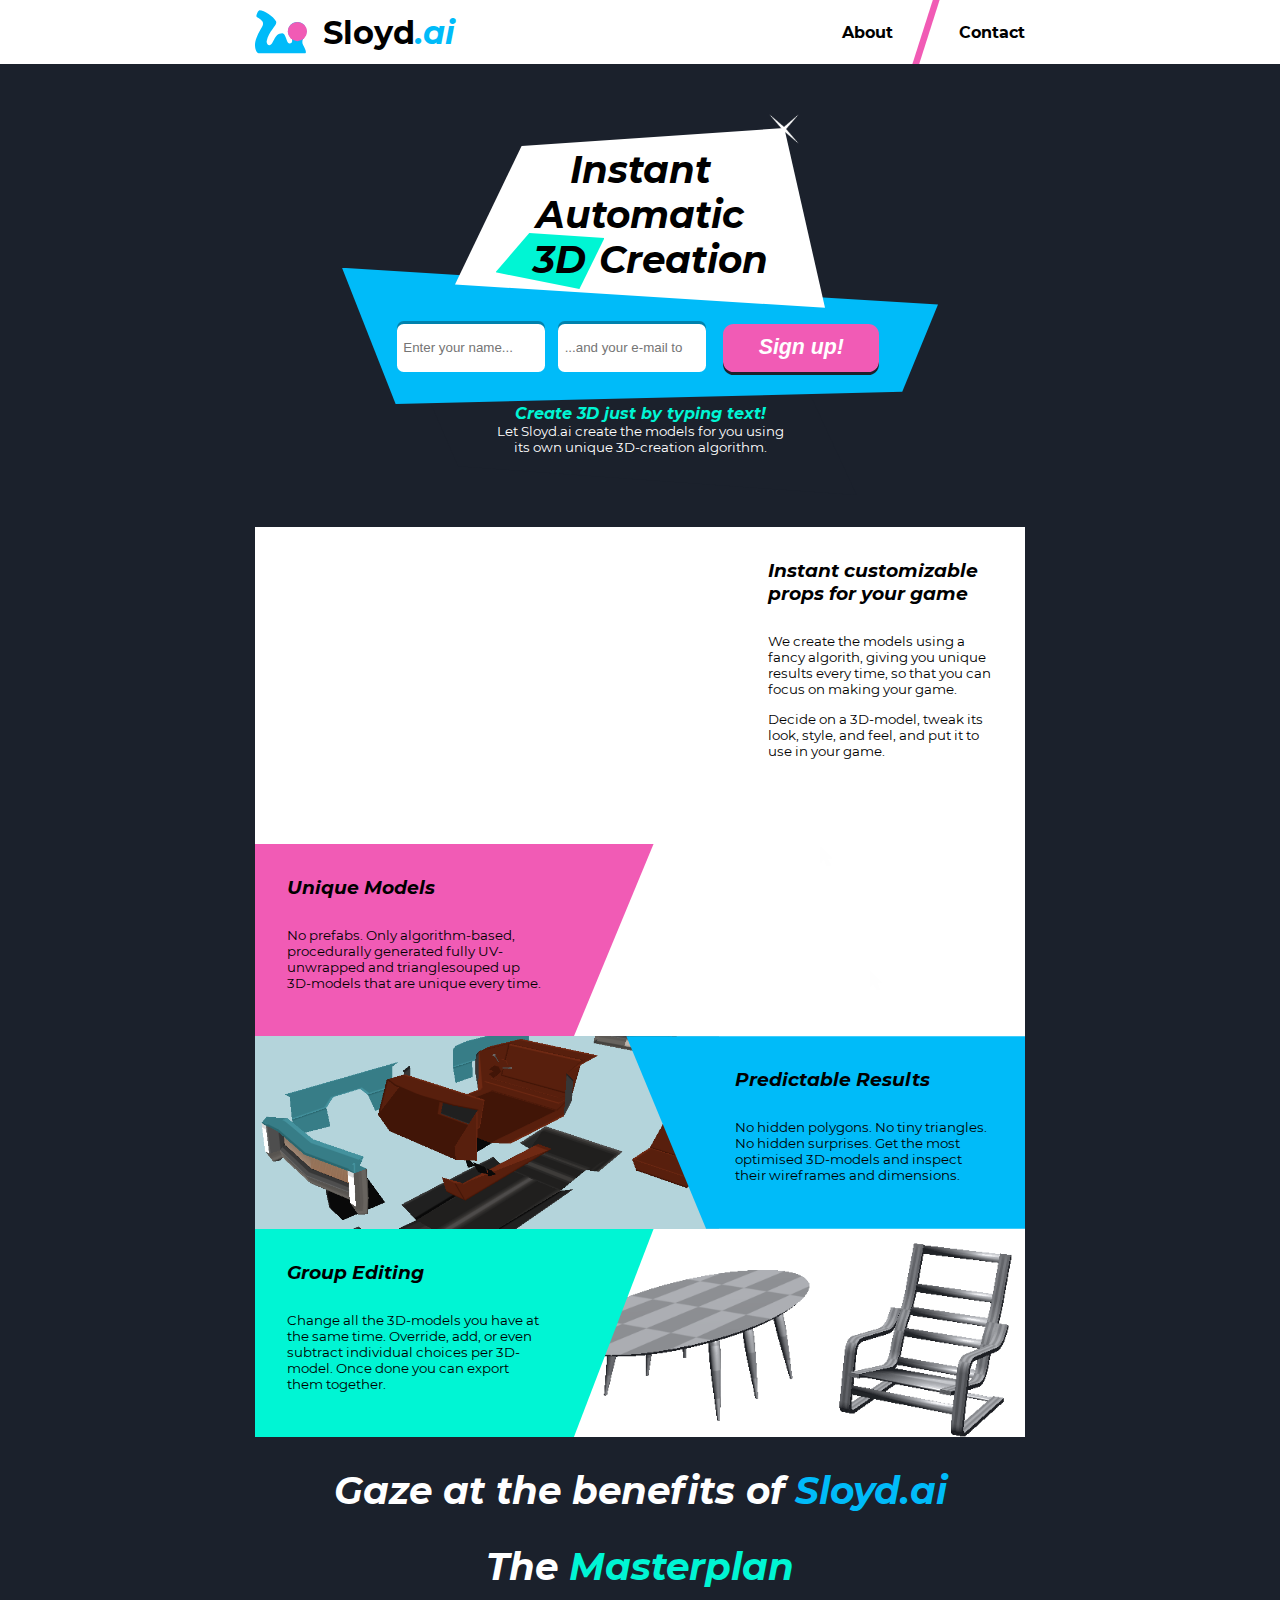
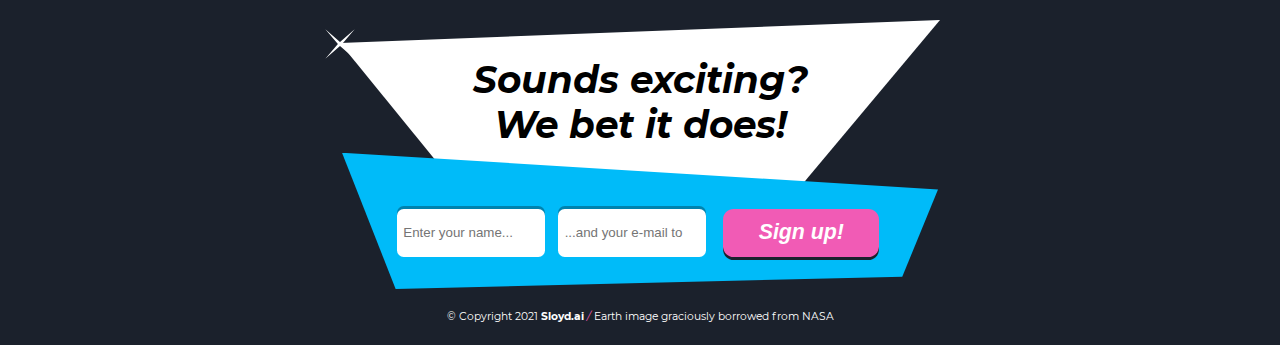
==== index.html @ 1741f173 "Add assets" ====
<!DOCTYPE html>
<html lang="en">
	<head>
		<meta charset="utf-8" />
		<meta name="viewport" content="width=device-width, initial-scale=1">
		<meta name="keywords" content="3D, modeling, game dev, automation, ai" />
		<meta name="description" content="Create 3D just by typing text!" />

		<title>Sloyd.ai</title>

		<link rel="stylesheet" href="fonts/Montserrat.css" />
		<link rel="stylesheet" href="style.css" />
	</head>
	<body>
		<header>
			<div class="container">
				<a id="home-link" href="/">
					<svg id="logo" viewBox="0 0 1024 1024" version="1.1" xmlns="http://www.w3.org/2000/svg" xmlns:xlink="http://www.w3.org/1999/xlink" xml:space="preserve" xmlns:serif="http://www.serif.com/" style="fill-rule:evenodd;clip-rule:evenodd;stroke-linejoin:round;stroke-miterlimit:2;">
					    <g id="Logoe" transform="matrix(0.995766,0,0,2.66834,-3126.15,-1605.08)">
					        <g transform="matrix(1.00425,0,0,0.374765,3139.45,608.647)">
					            <path d="M539.008,519.471C607.175,519.471 620.938,721.094 675.509,721.094L678.449,721.094C695.781,721.094 711.627,713.097 723.882,700.842C736.138,688.587 731.94,631.074 722.596,623.87C679.202,590.616 651.212,538.268 651.212,479.435C651.212,379.034 732.725,297.522 833.125,297.522C933.526,297.522 1015.04,379.034 1015.04,479.435C1015.04,531.237 993.339,578.012 958.538,611.158C946.712,622.38 913.275,685.105 947.282,747.068C981.288,809.032 1032.99,909.283 980.189,909.283L71.32,909.283C15.939,909.283 -35.413,749.314 32.289,599.122C124.065,395.526 158.55,389.746 158.55,322.995C158.55,264.879 74.141,226.259 32.289,191.962C12.65,175.868 62.657,63.717 88.048,63.717C181.862,63.717 365.425,189.161 413.088,281.874C452.821,359.162 276.534,451.05 230.961,669.14C223.383,705.404 247.947,752.027 284.995,752.027C373.462,752.027 366.062,519.471 539.008,519.471Z" style="fill:rgb(0,187,249);"/>
					        </g>
					        <g transform="matrix(1.09677,0,0,0.409292,-1153.35,-74.0256)">
					            <circle cx="4678.05" cy="2111.4" r="173.587" style="fill:rgb(241,91,181);"/>
					        </g>
					    </g>
					</svg>
					<h1>Sloyd<em>.ai</em></h1>
				</a>
				<nav>
					<a href="/about">About</a>
					<span></span>
					<a href="/contact">Contact</a>
				</nav>
			</div>
		</header>

		<main>
			<section id="splash">
				<h2>Instant<br>Automatic<br><em>3D</em> Creation</h2>
				<div class="signup-form">
					<!-- Mailchimp Signup Form -->
					<form action="https://studio.us1.list-manage.com/subscribe/post?u=a2e4554afe9de898facb0e1c1&amp;id=a6f85df3d1" method="post" id="mc-embedded-subscribe-form" name="mc-embedded-subscribe-form" class="validate" target="_blank" novalidate>
						<div class="form-content">
							<label class="sr-only" for="mce-MMERGE7">Full Name </label>
							<input type="text" value="" name="MMERGE7" class="required" id="mce-MMERGE7" placeholder="Enter your name...">
							<label class="sr-only" for="mce-EMAIL">Email Address </label>
							<input type="email" value="" name="EMAIL" class="required email" id="mce-EMAIL" placeholder="...and your e-mail to">
							<div style="position: absolute; left: -5000px;" aria-hidden="true"><input type="text" name="b_a2e4554afe9de898facb0e1c1_a6f85df3d1" tabindex="-1" value=""></div>
							<input type="submit" value="Sign up!" name="subscribe" id="mc-embedded-subscribe" class="button">
						</div>
					</form>
					<!--End Mailchimp Signup Form -->
				</div>
				<div class="description">
					<em>Create 3D just by typing text!</em>
					Let Sloyd.ai create the models for you using its own unique 3D-creation algorithm.
				</div>
			</section>

			<section>
				<div id="promo">
					<div class="video">
						<div class="video-container">
							<iframe src="https://player.vimeo.com/video/530743298" frameborder="0" allow="autoplay; fullscreen; picture-in-picture" allowfullscreen></iframe>
						</div>
						<div class="text">
							<h3>Instant customizable props for your game</h3>
							<p>We create the models using a fancy algorith, giving you unique results every time, so that you can focus on making your game.</p>
							<p>Decide on a 3D-model, tweak its look, style, and feel, and put it to use in your game.</p>
						</div>
					</div>

					<div class="promo red">
						<div class="text">
							<h3>Unique Models</h3>
							<p>No prefabs. Only algorithm-based, procedurally generated fully UV-unwrapped and trianglesouped up 3D-models that are unique every time.</p>
						</div>
						<div class="image unique-models"></div>
					</div>

					<div class="promo blue">
						<div class="image predictable-results"></div>
						<div class="text">
							<h3>Predictable Results</h3>
							<p>No hidden polygons. No tiny triangles. No hidden surprises. Get the most optimised 3D-models and inspect their wireframes and dimensions.</p>
						</div>
					</div>

					<div class="promo green">
						<div class="text">
							<h3>Group Editing</h3>
							<p>Change all the 3D-models you have at the same time. Override, add, or even subtract individual choices per 3D-model. Once done you can export them together.</p>
						</div>
						<div class="image group-editing"></div>
					</div>
				</div>
			</section>

			<h2 class="container">Gaze at the benefits of <a href="https://sloyd.ai/">Sloyd.ai</a></h2>

			<section id="features">
			</section>

			<h2 class="container">The <em>Masterplan</em></h2>

			<section id="plan">
			</section>

			<section id="signup">
				<h2>Sounds exciting?<br>We bet it does!</h2>
				<div class="signup-form">
					<!-- Mailchimp Signup Form -->
					<form action="https://studio.us1.list-manage.com/subscribe/post?u=a2e4554afe9de898facb0e1c1&amp;id=a6f85df3d1" method="post" id="mc-embedded-subscribe-form" name="mc-embedded-subscribe-form" class="validate" target="_blank" novalidate>
						<div class="form-content">
							<label class="sr-only" for="mce-MMERGE7">Full Name </label>
							<input type="text" value="" name="MMERGE7" class="required" id="mce-MMERGE7" placeholder="Enter your name...">
							<label class="sr-only" for="mce-EMAIL">Email Address </label>
							<input type="email" value="" name="EMAIL" class="required email" id="mce-EMAIL" placeholder="...and your e-mail to">
							<div style="position: absolute; left: -5000px;" aria-hidden="true"><input type="text" name="b_a2e4554afe9de898facb0e1c1_a6f85df3d1" tabindex="-1" value=""></div>
							<input type="submit" value="Sign up!" name="subscribe" id="mc-embedded-subscribe" class="button">
						</div>
					</form>
					<!--End Mailchimp Signup Form -->
				</div>
			</section>

		</main>

		<footer>
			&copy; Copyright 2021 <a href="https://sloyd.ai/">Sloyd.ai</a>
			<em>/</em>
			Earth image graciously borrowed from NASA
		</footer>
	</body>
</html>
---- fonts/Montserrat.css ----
@font-face {
	font-family: "Montserrat";
	src: url("./Montserrat/Montserrat-Regular.ttf") format("truetype");
}

@font-face {
	font-family: "Montserrat";
	font-style: italic;
	src: url("./Montserrat/Montserrat-Italic.ttf") format("truetype");
}

@font-face {
	font-family: "Montserrat";
	font-weight: bold;
	src: url("./Montserrat/Montserrat-Bold.ttf") format("truetype");
}

@font-face {
	font-family: "Montserrat";
	font-style: italic;
	font-weight: bold;
	src: url("./Montserrat/Montserrat-BoldItalic.ttf") format("truetype");
}
---- style.css ----
:root {
	--color-blue: #00bbf9;
	--color-cyan: #00f5d4;
	--color-grey: #1b212c;
	--color-magenta: #f15bb5;
}

a {
	color: inherit;
	text-decoration: none;
}

a:hover {
	text-decoration: underline;
}

body {
	background: var(--color-grey);
	color: black;
	font-family: "Montserrat", sans-serif;
	margin: 0;
	padding: 0;
}

footer {
	color: white;
	font-size: 8pt;
	margin: 2em 0;
	text-align: center;
}

footer a {
	font-weight: bold;
}

footer em {
	color: var(--color-magenta);
}

h2 {
	color: white;
	font-size: 28pt;
	font-style: italic;
	text-align: center;
}

h2 a {
	color: var(--color-blue);
}

h2 em {
	color: var(--color-cyan);
}

h3 {
	font-style: italic;
	margin: 0 0 1.5em;
}

header {
	background: white;
}

header h1 {
	margin: 0 0 0 0.5em;
}

header h1 em {
	color: var(--color-blue);
}

header nav {
	align-items: center;
	display: flex;
	font-weight: bold;
	position: relative;
}

header nav a {
	display: block;
}

header nav span {
	background: var(--color-magenta);
	clip-path: polygon(70% 0%, 90% 0%, 30% 100%, 10% 100%);
	display: block;
	height: 64px;
	margin: 0 1em;
	width: 34px;
}

header #home-link {
	align-items: center;
	display: flex;
	text-decoration: none;
}

header #logo {
	height: 52px;
	width: 52px;
}

header .container {
	align-items: center;
	display: flex;
	justify-content: space-between;
}

input[type=email],
input[type=text] {
	background: white;
	border: 0;
	border-radius: 0.5em;
	box-shadow: 0 -3px 0 rgba(0, 0, 0, 0.3);
	font-size: 10pt;
	min-width: 3em;
	padding: 1.25em 0.5em;
}

input[type=submit] {
	background: var(--color-magenta);
	border: 0;
	border-radius: 0.5em;
	box-shadow: 0 3px 0 var(--color-grey);
	color: white;
	font-size: 16pt;
	font-style: italic;
	font-weight: bold;
	padding: 0.5em;
	position: relative;
	top: 0;
}

input[type=submit]:active {
	box-shadow: 0 1px 0 var(--color-grey);
	top: 2px;
}

main {
	background: url("./assets/earthglobe.png") center top no-repeat;
	background-size: 700px;
	margin-top: 1em;
}

p {
	font-size: 10pt;
}

section,
.container {
	margin-left: auto;
	margin-right: auto;
	max-width: 770px;
	padding-left: 1em;
	padding-right: 1em;
}

#promo {
	background: white;
}

#promo .promo {
	display: flex;
}

#promo .promo .image {
	background: none center center no-repeat;
	background-size: cover;
	width: 72%;
}

#promo .promo .image.group-editing {
	background-image: url("./assets/klippene.gif");
}

#promo .promo .image.predictable-results {
	background-image: url("./assets/tyne.PNG");
}

#promo .promo .image.unique-models {
	background-image: url("./assets/testenings9.gif");
}

#promo .promo .image:first-child {
	margin-right: -12%;
}

#promo .promo .image:last-child {
	margin-left: -12%;
}

#promo .promo .text {
	padding: 2em;
	width:  40%;
}

#promo .promo .text:first-child {
	clip-path: polygon(0 0, 100% 0, 80% 100%, 0 100%);
	padding-right: calc(2em + 10%);
}

#promo .promo .text:last-child {
	clip-path: polygon(0 0, 100% 0, 100% 100%, 20% 100%);
	padding-left: calc(2em + 10%);
}

#promo .promo.blue .text {
	background: var(--color-blue);
}

#promo .promo.green .text {
	background: var(--color-cyan);
}

#promo .promo.red .text {
	background: var(--color-magenta);
}

#promo .video {
	display: flex;
	padding: 2em;
}

#promo .video .text {
	flex: 1;
	margin-left: 2em;
}

#promo .video .video-container {
	flex: 2;
	position: relative;
	overflow: hidden;
	width: 100%;
}

#promo .video .video-container::after {
	display: block;
	content: "";
	padding-top: 56.25%;
}

#promo .video .video-container iframe {
	position: absolute;
	top: 0;
	left: 0;
	width: 100%;
	height: 100%;
}

#signup {
	position: relative;
	text-align: center;
}

#signup::after {
	background: url("./assets/sparkle.svg") center center no-repeat;
	background-size: contain;
	content: "";
	height: 40px;
	position: absolute;
	left: 50%;
	margin-left: -320px;
	top: 4px;
	width: 40px;
	z-index: 5;
}

#signup h2 {
	background: white;
	clip-path: polygon(0 14%, 100% 0, 77% 100%, 19% 99%);
	color: black;
	margin: 0 auto;
	padding: 1em 0;
	width: 600px;
}

#signup .signup-form {
	margin-top: -2em;
}

#splash {
	padding-bottom: 2em;
	padding-top: 3em;
	position: relative;
	text-align: center;
}

#splash h2 {
	background: white;
	color: black;
	clip-path: polygon(18% 10%, 89% 0, 100% 100%, 0 87%);
	margin: 0 auto;
	padding: 0.5em 0 0.7em;
	position: relative;
	width: 370px;
	z-index: 3;
}

#splash::after {
	background: url("./assets/sparkle.png") center center no-repeat;
	background-size: contain;
	content: "";
	height: 40px;
	position: absolute;
	right: 50%;
	margin-right: -164px;
	top: 29px;
	width: 40px;
	z-index: 5;
}

#splash h2 em {
	background: var(--color-cyan);
	color: black;
	clip-path: polygon(31% 0, 100% 9%, 77% 100%, 0 70%);
	margin: -0.45em;
	padding: 0.1em 0.5em 0.2em 1em;
}

#splash .signup-form {
	margin-top: -2.5em;
	position: relative;
	z-index: 2;
}

#splash .description {
	background: var(--color-grey);
	clip-path: polygon(0 17%, 86% 0, 100% 100%, 8% 78%);
	color: white;
	font-size: 10pt;
	margin: -3em auto 0;
	padding: 3em 5em;
	position: relative;
	width: 300px;
	z-index: 1;
}

#splash .description em {
	color: var(--color-cyan);
	display: block;
	font-size: 12pt;
	font-weight: bold;
}

.signup-form {
	background: var(--color-blue);
	clip-path: polygon(0 0, 100% 27%, 94% 91%, 9% 100%);
	margin: 0 auto;
	padding: 3.5em 3em 2em;
	width: 500px;
}

.signup-form input {
	display: block;
	flex: 1;
	margin: 0 0.5em;
}

.signup-form .form-content {
	display: flex;
}

.sr-only {
	position:absolute;
	left:-10000px;
	top:auto;
	width:1px;
	height:1px;
	overflow:hidden;
}

@media (max-width: 600px) {
	header h1 {
		margin: 0;
	}

	header nav span {
		margin: 0;
	}

	header #logo {
		display: none;
	}
}
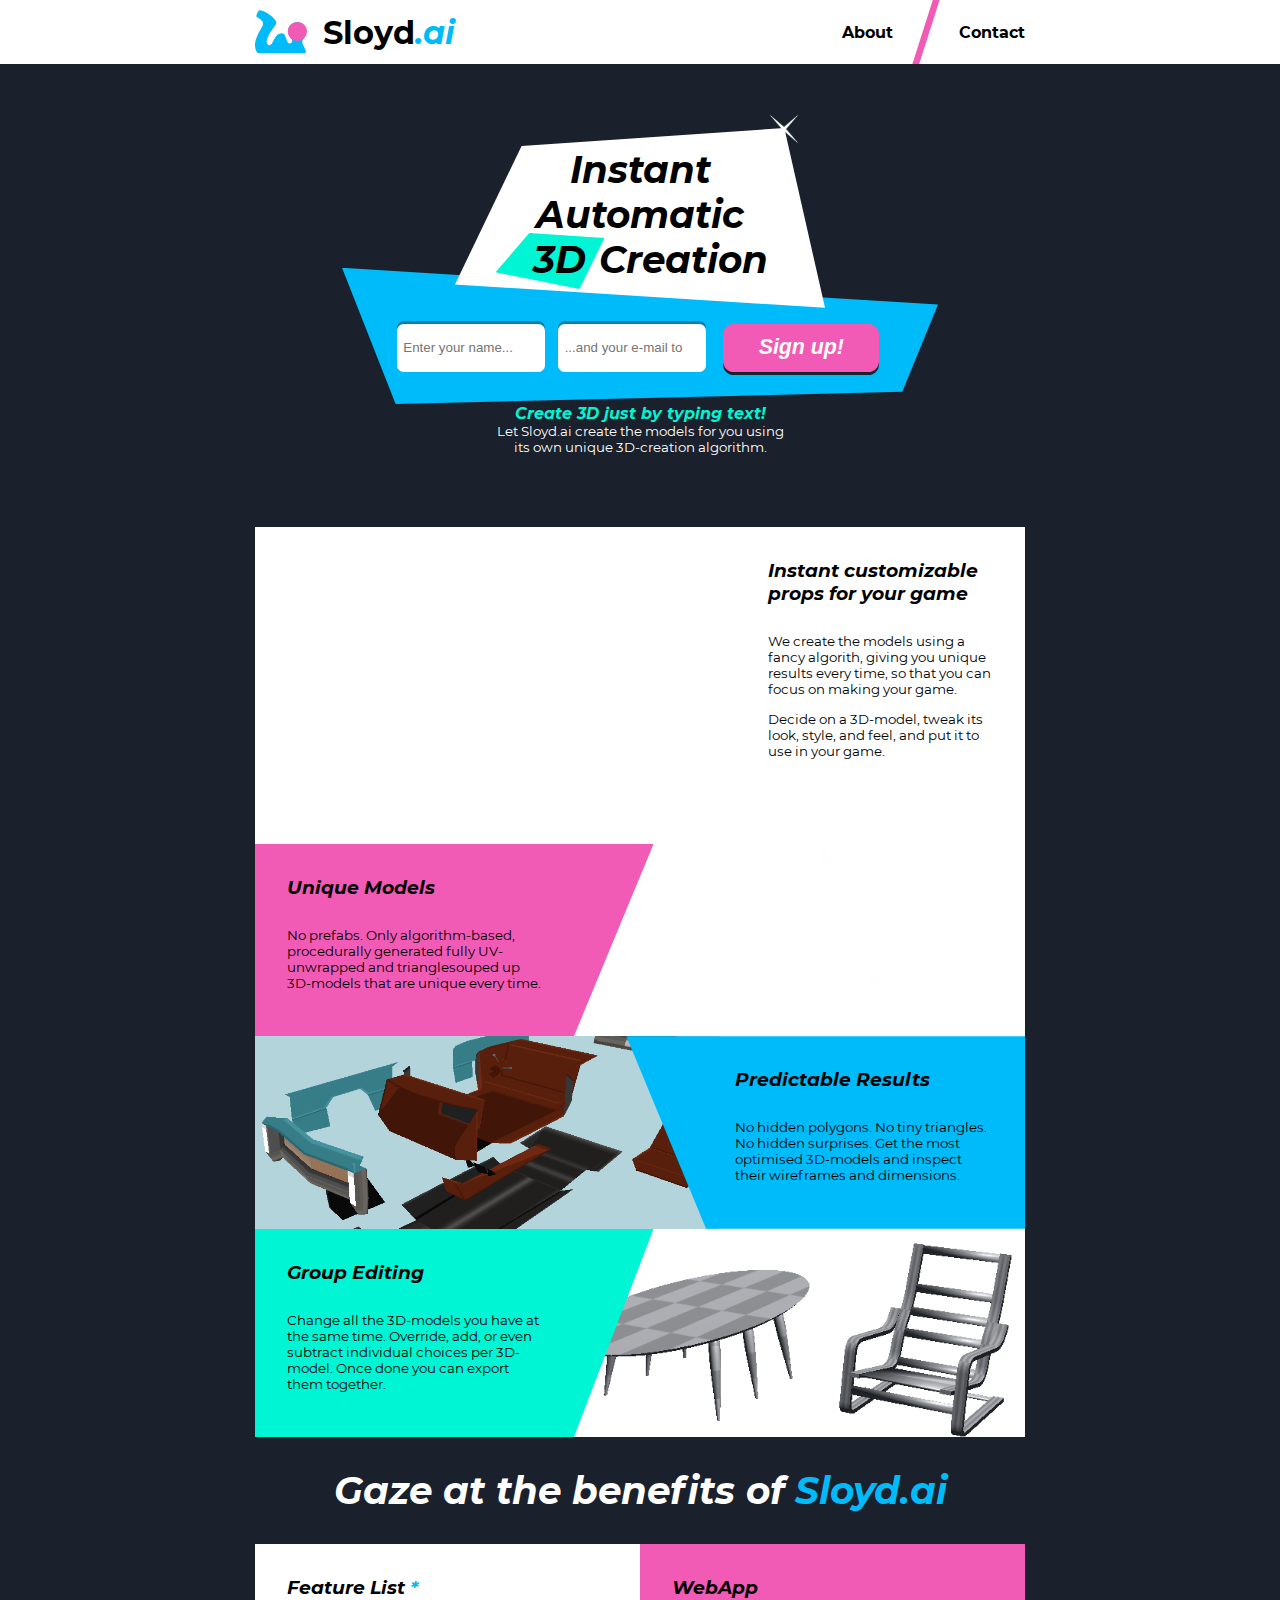
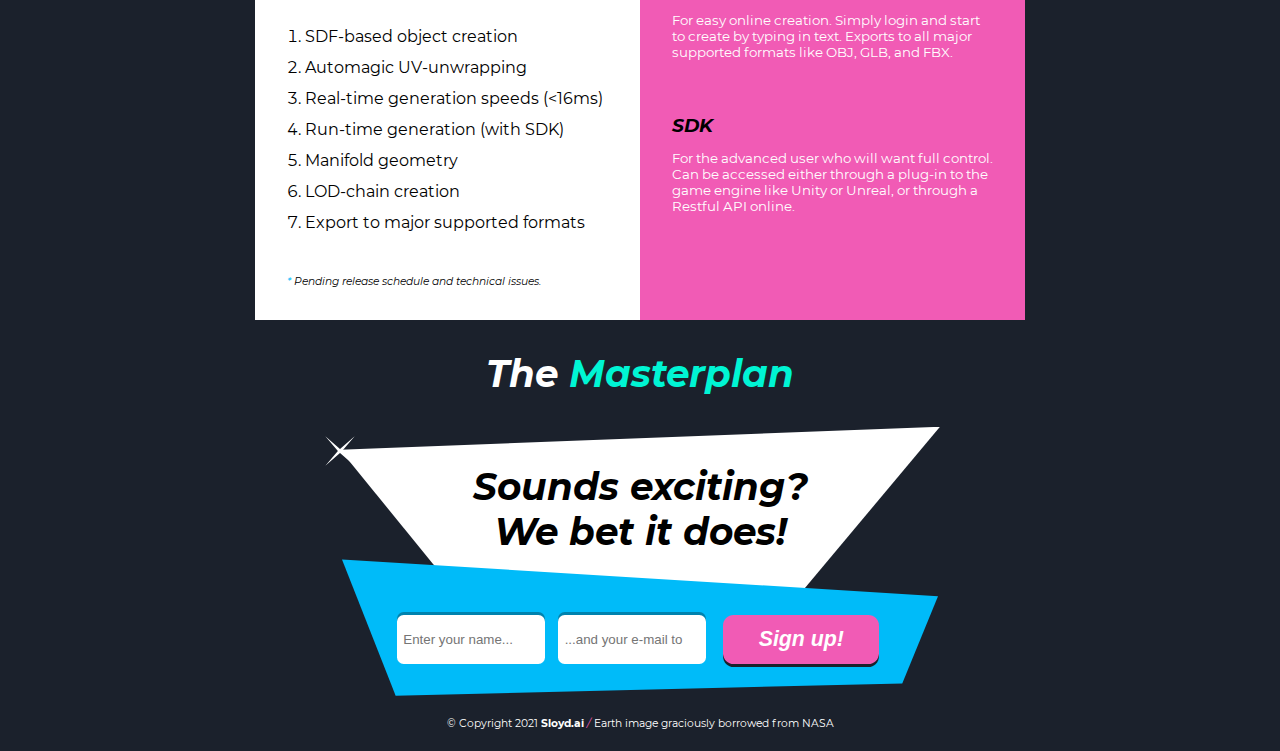
==== commit 8d18d6cc: "Add features section" ====
--- a/index.html
+++ b/index.html
@@ -100,6 +100,27 @@
 			<h2 class="container">Gaze at the benefits of <a href="https://sloyd.ai/">Sloyd.ai</a></h2>
 
 			<section id="features">
+				<div class="features">
+					<h3>Feature List <em>*</em></h3>
+                    <ol>
+						<li>SDF-based object creation</li>
+						<li>Automagic UV-unwrapping</li>
+                    	<li>Real-time generation speeds (&lt;16ms)</li>
+                    	<li>Run-time generation (with SDK)</li>
+                    	<li>Manifold geometry</li>
+                    	<li>LOD-chain creation</li>
+                    	<li>Export to major supported formats</li>
+					</ol>
+                    <aside>
+						<em>*</em> Pending release schedule and technical issues.
+					</aside>
+				</div>
+				<div class="description">
+					<h3>WebApp</h3>
+                    <p>For easy online creation. Simply login and start to create by typing in text. Exports to all major supported formats like OBJ, GLB, and FBX.</p>
+                    <h3>SDK</h3>
+                    <p>For the advanced user who will want full control. Can be accessed either through a plug-in to the game engine like Unity or Unreal, or through a Restful API online.</p>
+				</div>
 			</section>
 
 			<h2 class="container">The <em>Masterplan</em></h2>
--- a/style.css
+++ b/style.css
@@ -142,6 +142,17 @@
 	margin-top: 1em;
 }
 
+ol,
+ul {
+	list-style-position: inside;
+	padding: 0;
+}
+
+ol li,
+ul li {
+	margin-bottom: 0.75em;
+}
+
 p {
 	font-size: 10pt;
 }
@@ -153,6 +164,41 @@
 	max-width: 770px;
 	padding-left: 1em;
 	padding-right: 1em;
+}
+
+#features {
+	display: flex;
+}
+
+#features aside {
+	font-size: 8pt;
+	font-style: italic;
+	margin-top: 4em;
+}
+
+#features em {
+	color: var(--color-blue);
+}
+
+#features .description,
+#features .features {
+	background: var(--color-magenta);
+	box-sizing: border-box;
+	padding: 2em;
+	width: 50%;
+}
+
+#features .description h3 {
+	margin-bottom: 0.5em;
+}
+
+#features .description p {
+	color: white;
+	margin: 1em 0 4em;
+}
+
+#features .features {
+	background: white;
 }
 
 #promo {
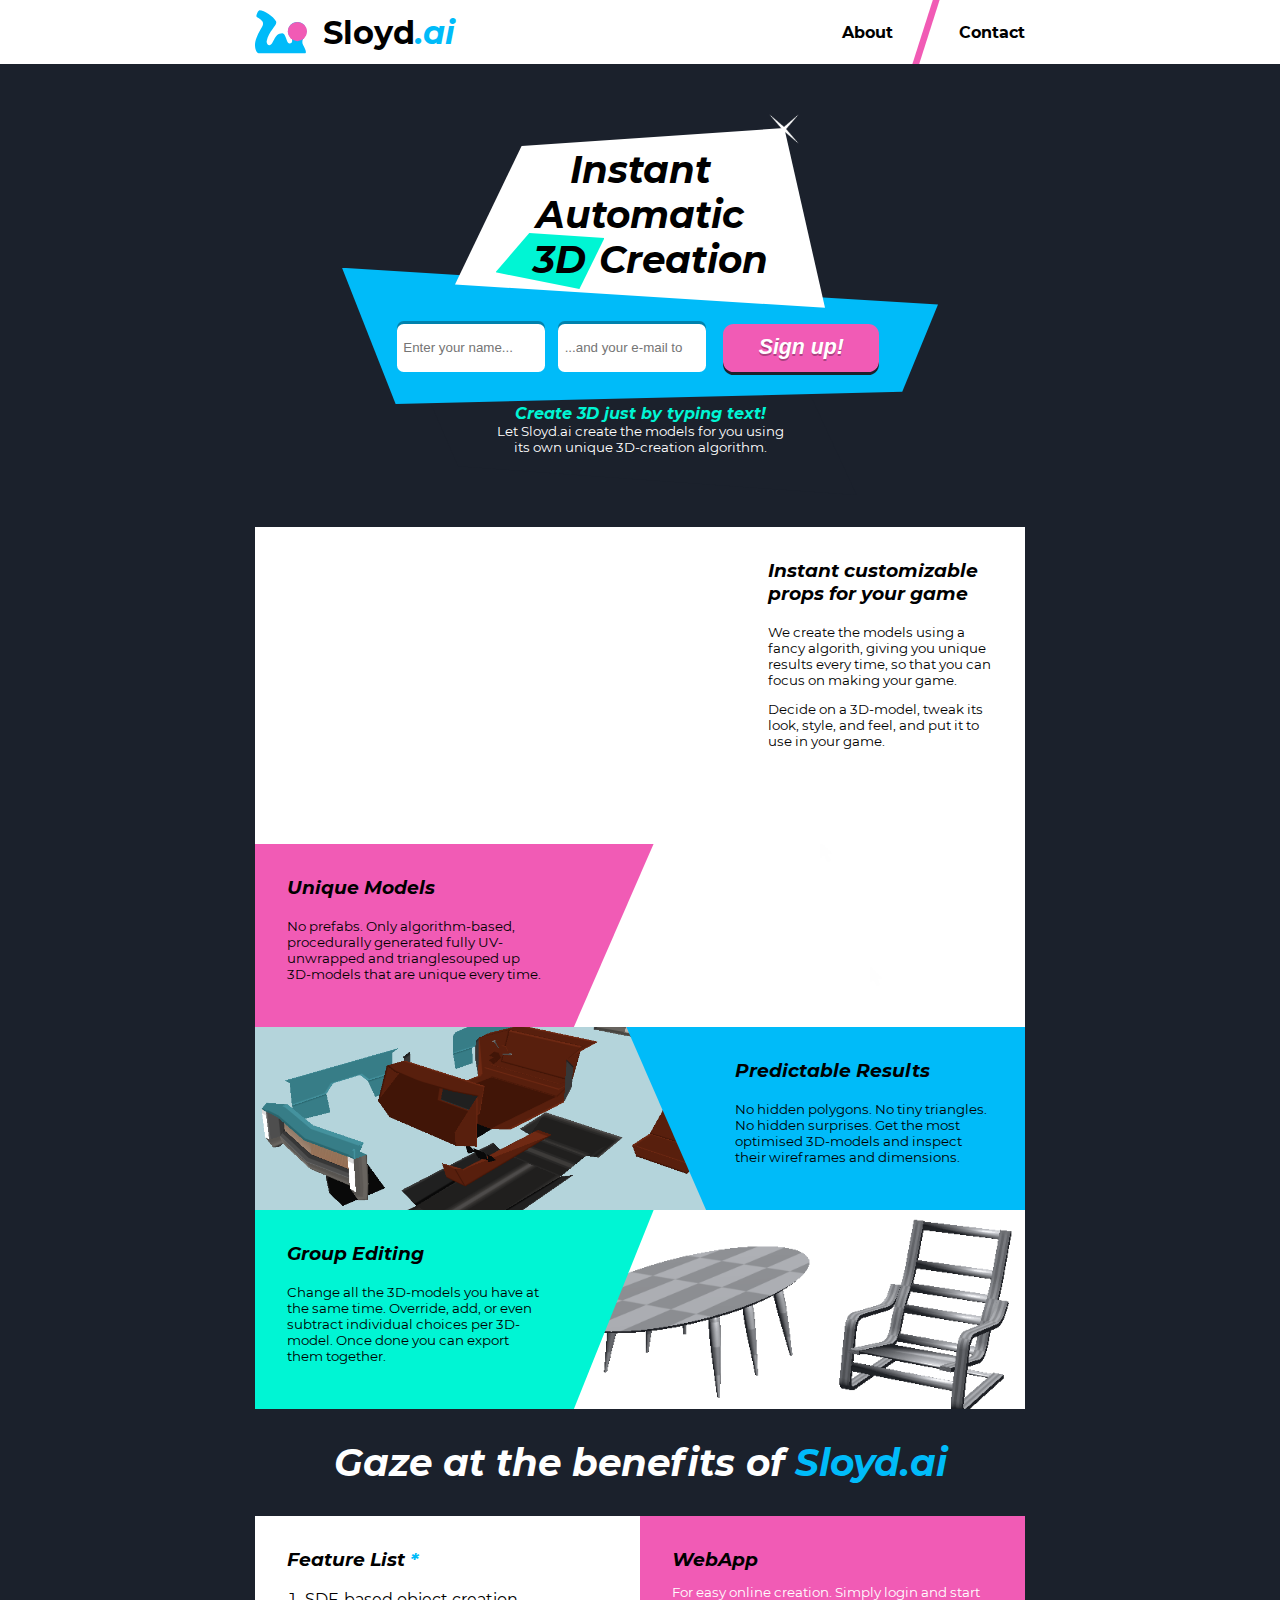
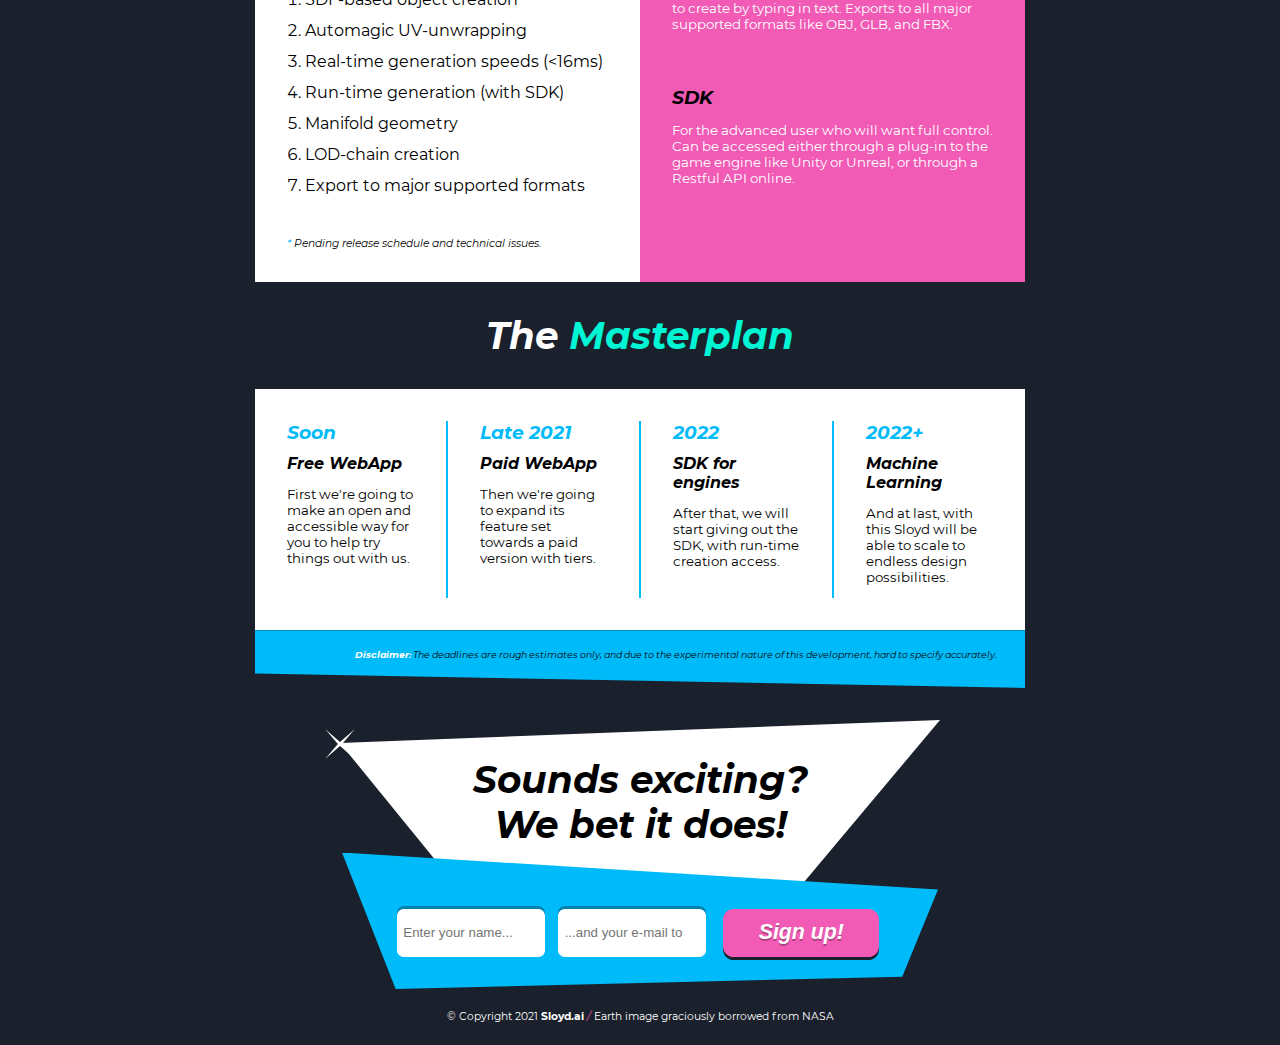
==== commit 857f9cad: "Add plan section" ====
--- a/index.html
+++ b/index.html
@@ -126,6 +126,32 @@
 			<h2 class="container">The <em>Masterplan</em></h2>
 
 			<section id="plan">
+				<div class="plan-sections">
+					<div class="plan-section">
+						<h3>Soon</h3>
+						<h4>Free WebApp</h4>
+						<p>First we're going to make an open and accessible way for you to help try things out with us.</p>
+					</div>
+					<div class="plan-section">
+						<h3>Late 2021</h3>
+						<h4>Paid WebApp</h4>
+						<p>Then we're going to expand its feature set towards a paid version with tiers.</p>
+					</div>
+					<div class="plan-section">
+						<h3>2022</h3>
+						<h4>SDK for engines</h4>
+						<p>After that, we will start giving out the SDK, with run-time creation access.</p>
+					</div>
+					<div class="plan-section">
+						<h3>2022+</h3>
+						<h4>Machine Learning</h4>
+						<p>And at last, with this Sloyd will be able to scale to endless design possibilities.</p>
+					</div>
+				</div>
+				<aside class="disclaimer">
+					<em>Disclaimer:</em>
+					The deadlines are rough estimates only, and due to the experimental nature of this development, hard to specify accurately.
+				</aside>
 			</section>
 
 			<section id="signup">
--- a/style.css
+++ b/style.css
@@ -52,9 +52,9 @@
 	color: var(--color-cyan);
 }
 
-h3 {
+h3, h4 {
 	font-style: italic;
-	margin: 0 0 1.5em;
+	margin: 0 0 1em;
 }
 
 header {
@@ -128,7 +128,13 @@
 	font-weight: bold;
 	padding: 0.5em;
 	position: relative;
+	text-shadow: 0 2px rgba(0, 0, 0, 0.3);
 	top: 0;
+}
+
+input[type=submit]:hover {
+	box-shadow: 0 4px 0 var(--color-grey);
+	top: -1px;
 }
 
 input[type=submit]:active {
@@ -199,6 +205,49 @@
 
 #features .features {
 	background: white;
+}
+
+#plan {
+	margin-bottom: 2em;
+}
+
+#plan h3 {
+	color: var(--color-blue);
+	margin-bottom: 0.5em;
+}
+
+#plan h4 {
+	margin-bottom: 0.5em;
+}
+
+#plan .disclaimer {
+	background: var(--color-blue);
+	clip-path: polygon(0 0, 100% 0, 100% 100%, 0 75%);
+	font-size: 7pt;
+	font-style: italic;
+	padding: 2em 3em 3em;
+	text-align: right
+}
+
+#plan .disclaimer em {
+	color: white;
+	font-weight: bold;
+}
+
+#plan .plan-section {
+	border-right: 2px solid var(--color-blue);
+	padding: 0 2em;
+	width: 25%;
+}
+
+#plan .plan-section:last-child {
+	border-right: 0;
+}
+
+#plan .plan-sections {
+	background: white;
+	display: flex;
+	padding: 2em 0;
 }
 
 #promo {
@@ -331,17 +380,6 @@
 	text-align: center;
 }
 
-#splash h2 {
-	background: white;
-	color: black;
-	clip-path: polygon(18% 10%, 89% 0, 100% 100%, 0 87%);
-	margin: 0 auto;
-	padding: 0.5em 0 0.7em;
-	position: relative;
-	width: 370px;
-	z-index: 3;
-}
-
 #splash::after {
 	background: url("./assets/sparkle.png") center center no-repeat;
 	background-size: contain;
@@ -355,12 +393,27 @@
 	z-index: 5;
 }
 
+#splash h2 {
+	background: white;
+	color: black;
+	clip-path: polygon(18% 10%, 89% 0, 100% 100%, 0 87%);
+	margin: 0 auto;
+	padding: 0.5em 0 0.7em;
+	position: relative;
+	width: 370px;
+	z-index: 3;
+}
+
 #splash h2 em {
 	background: var(--color-cyan);
 	color: black;
 	clip-path: polygon(31% 0, 100% 9%, 77% 100%, 0 70%);
 	margin: -0.45em;
 	padding: 0.1em 0.5em 0.2em 1em;
+}
+
+#splash h3 {
+	margin-bottom: 1.5em;
 }
 
 #splash .signup-form {
@@ -415,7 +468,7 @@
 	overflow:hidden;
 }
 
-@media (max-width: 600px) {
+@media (max-width: 640px) {
 	header h1 {
 		margin: 0;
 	}
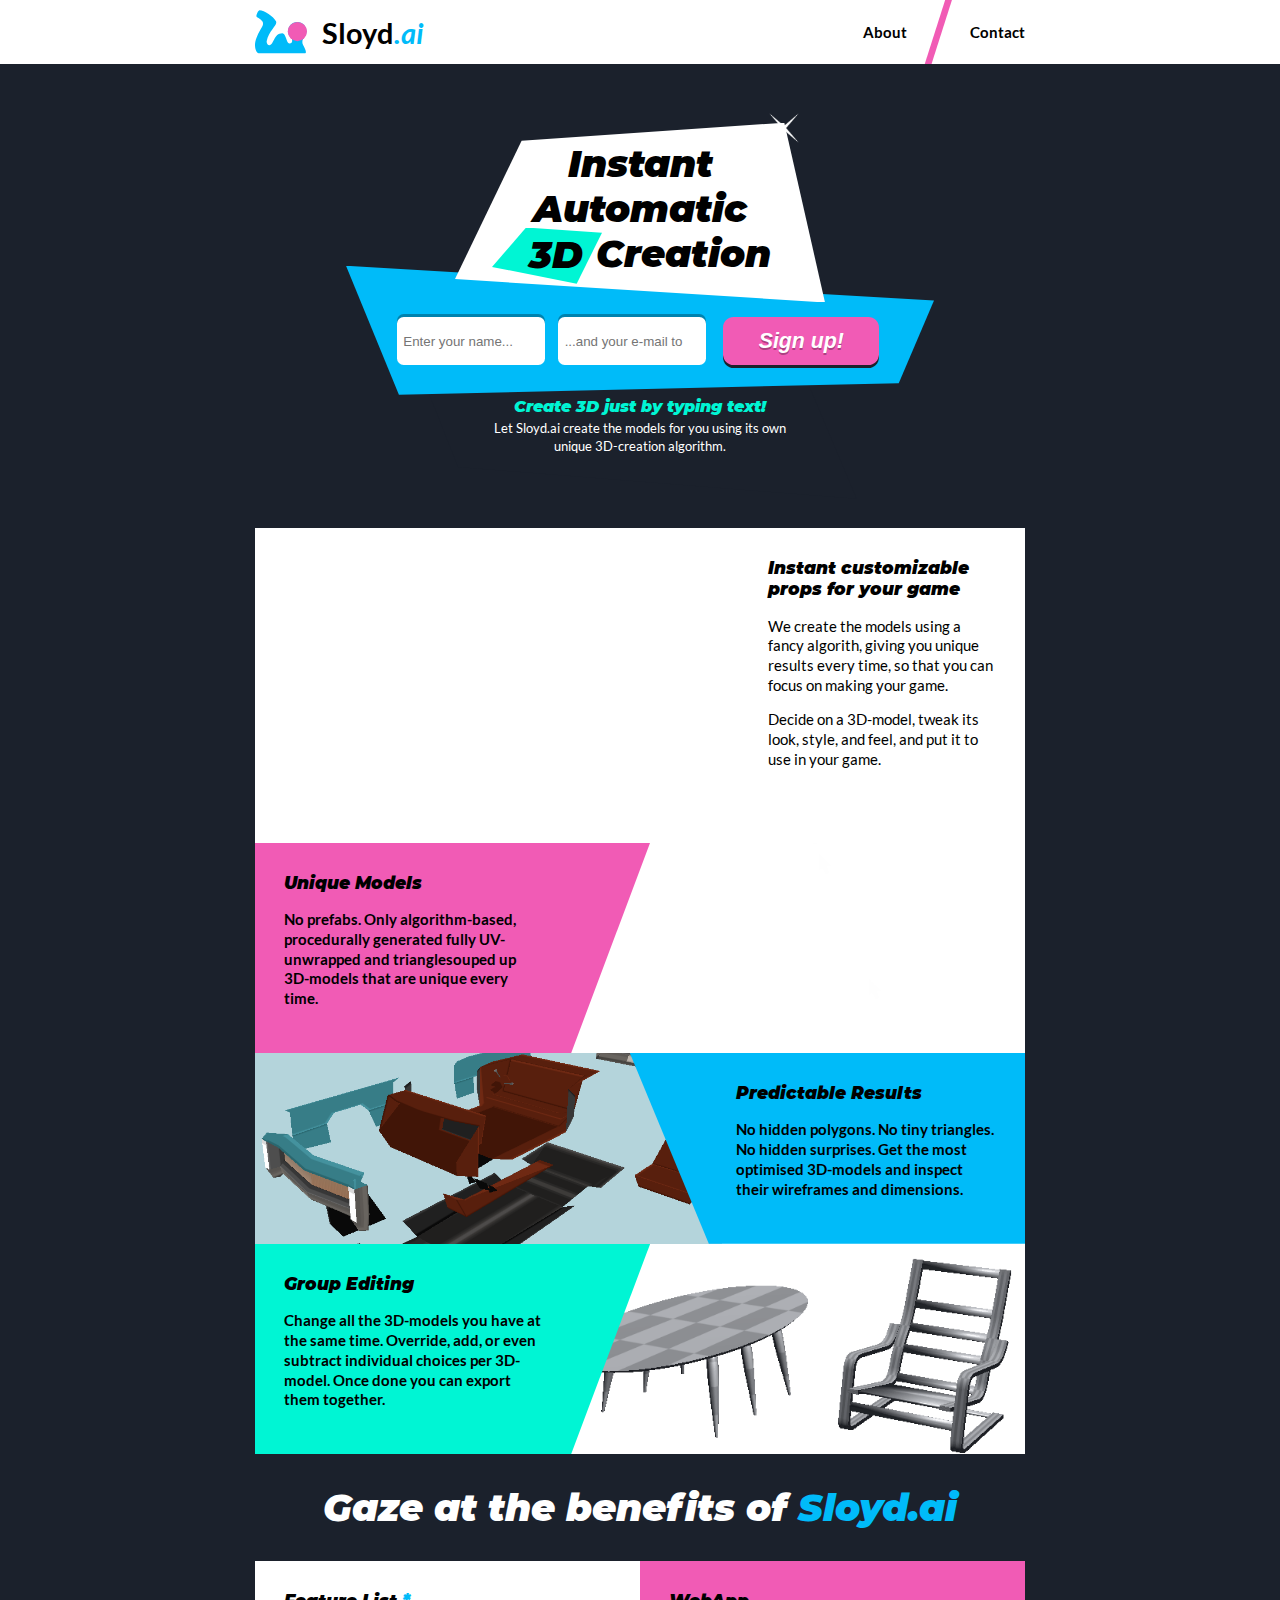
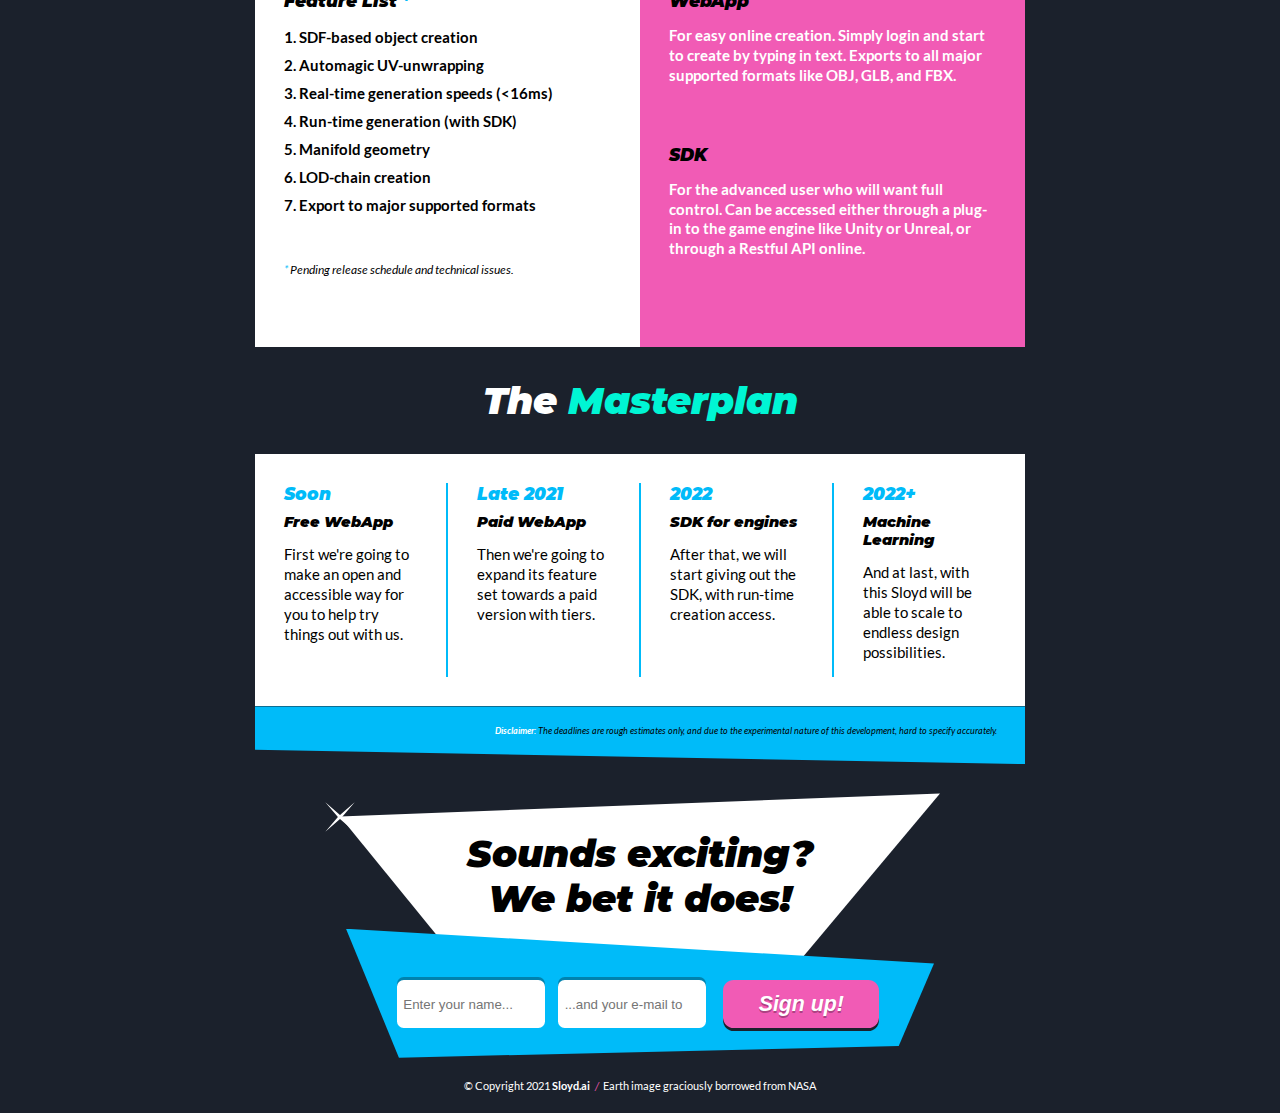
==== commit 58143521: "Add Lato typeface" ====
--- a/index.html
+++ b/index.html
@@ -9,6 +9,7 @@
 		<title>Sloyd.ai</title>
 
 		<link rel="stylesheet" href="fonts/Montserrat.css" />
+		<link rel="stylesheet" href="fonts/Lato.css" />
 		<link rel="stylesheet" href="style.css" />
 	</head>
 	<body>
@@ -53,8 +54,8 @@
 					<!--End Mailchimp Signup Form -->
 				</div>
 				<div class="description">
-					<em>Create 3D just by typing text!</em>
-					Let Sloyd.ai create the models for you using its own unique 3D-creation algorithm.
+					<h3>Create 3D just by typing text!</h3>
+					<p>Let Sloyd.ai create the models for you using its own unique 3D-creation algorithm.</p>
 				</div>
 			</section>
 
--- a/fonts/Montserrat.css
+++ b/fonts/Montserrat.css
@@ -12,12 +12,12 @@
 @font-face {
 	font-family: "Montserrat";
 	font-weight: bold;
-	src: url("./Montserrat/Montserrat-Bold.ttf") format("truetype");
+	src: url("./Montserrat/Montserrat-Black.ttf") format("truetype");
 }
 
 @font-face {
 	font-family: "Montserrat";
 	font-style: italic;
 	font-weight: bold;
-	src: url("./Montserrat/Montserrat-BoldItalic.ttf") format("truetype");
+	src: url("./Montserrat/Montserrat-BlackItalic.ttf") format("truetype");
 }
--- a/fonts/Lato.css
+++ b/fonts/Lato.css
@@ -0,0 +1,23 @@
+@font-face {
+	font-family: "Lato";
+	src: url("./Lato/Lato-Regular.ttf") format("truetype");
+}
+
+@font-face {
+	font-family: "Lato";
+	font-style: italic;
+	src: url("./Lato/Lato-Italic.ttf") format("truetype");
+}
+
+@font-face {
+	font-family: "Lato";
+	font-weight: bold;
+	src: url("./Lato/Lato-Bold.ttf") format("truetype");
+}
+
+@font-face {
+	font-family: "Lato";
+	font-style: italic;
+	font-weight: bold;
+	src: url("./Lato/Lato-BoldItalic.ttf") format("truetype");
+}
--- a/style.css
+++ b/style.css
@@ -17,7 +17,8 @@
 body {
 	background: var(--color-grey);
 	color: black;
-	font-family: "Montserrat", sans-serif;
+	font-family: "Lato", sans-serif;
+	font-size: 11pt;
 	margin: 0;
 	padding: 0;
 }
@@ -35,10 +36,12 @@
 
 footer em {
 	color: var(--color-magenta);
+	margin: 0 0.25em;
 }
 
 h2 {
 	color: white;
+	font-family: "Montserrat", sans-serif;
 	font-size: 28pt;
 	font-style: italic;
 	text-align: center;
@@ -53,6 +56,7 @@
 }
 
 h3, h4 {
+	font-family: "Montserrat", sans-serif;
 	font-style: italic;
 	margin: 0 0 1em;
 }
@@ -160,7 +164,7 @@
 }
 
 p {
-	font-size: 10pt;
+	line-height: 1.35em;
 }
 
 section,
@@ -177,8 +181,9 @@
 }
 
 #features aside {
-	font-size: 8pt;
+	font-size: 9pt;
 	font-style: italic;
+	font-weight: normal;
 	margin-top: 4em;
 }
 
@@ -190,6 +195,7 @@
 #features .features {
 	background: var(--color-magenta);
 	box-sizing: border-box;
+	font-weight: bold;
 	padding: 2em;
 	width: 50%;
 }
@@ -297,6 +303,10 @@
 #promo .promo .text:last-child {
 	clip-path: polygon(0 0, 100% 0, 100% 100%, 20% 100%);
 	padding-left: calc(2em + 10%);
+}
+
+#promo .promo .text p {
+	font-weight: bold;
 }
 
 #promo .promo.blue .text {
@@ -412,10 +422,6 @@
 	padding: 0.1em 0.5em 0.2em 1em;
 }
 
-#splash h3 {
-	margin-bottom: 1.5em;
-}
-
 #splash .signup-form {
 	margin-top: -2.5em;
 	position: relative;
@@ -434,11 +440,15 @@
 	z-index: 1;
 }
 
-#splash .description em {
+#splash .description h3 {
 	color: var(--color-cyan);
 	display: block;
 	font-size: 12pt;
-	font-weight: bold;
+	margin: 0.15em;
+}
+
+#splash .description p {
+	margin: 0.25em;
 }
 
 .signup-form {
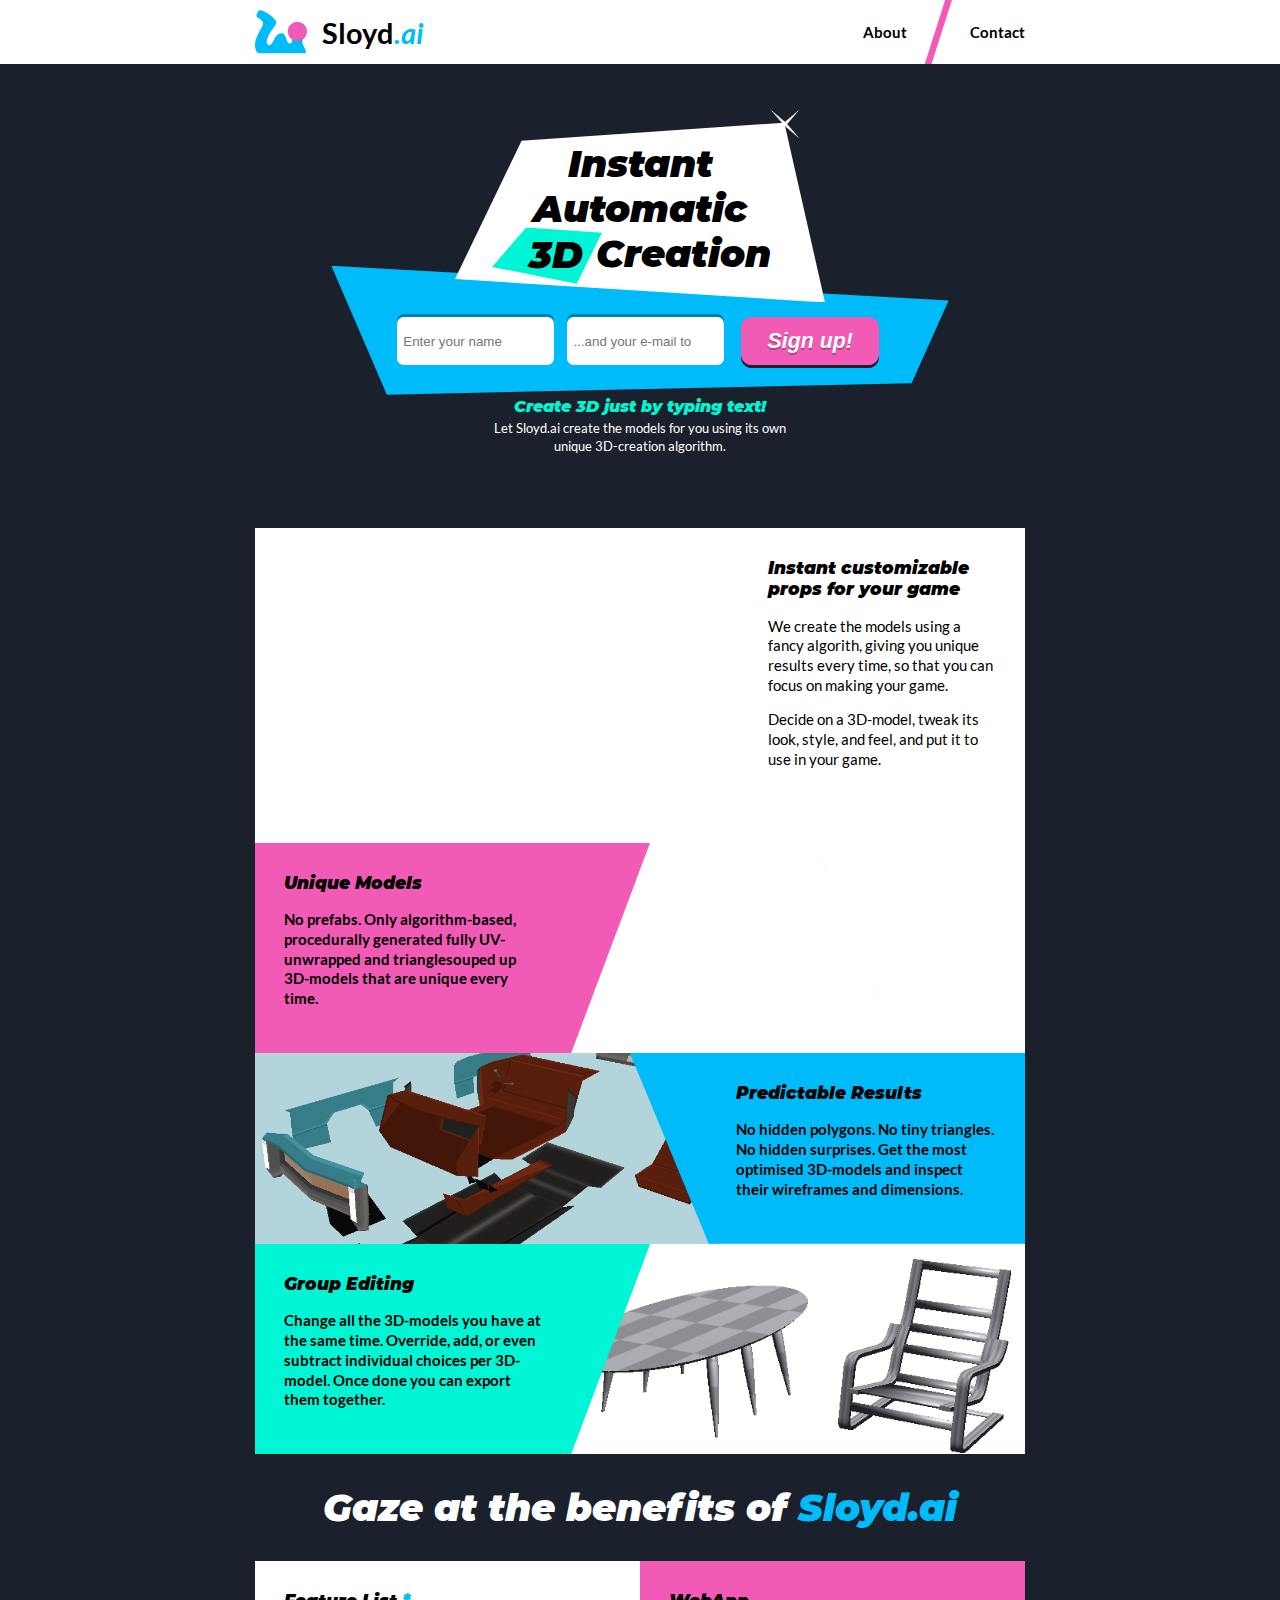
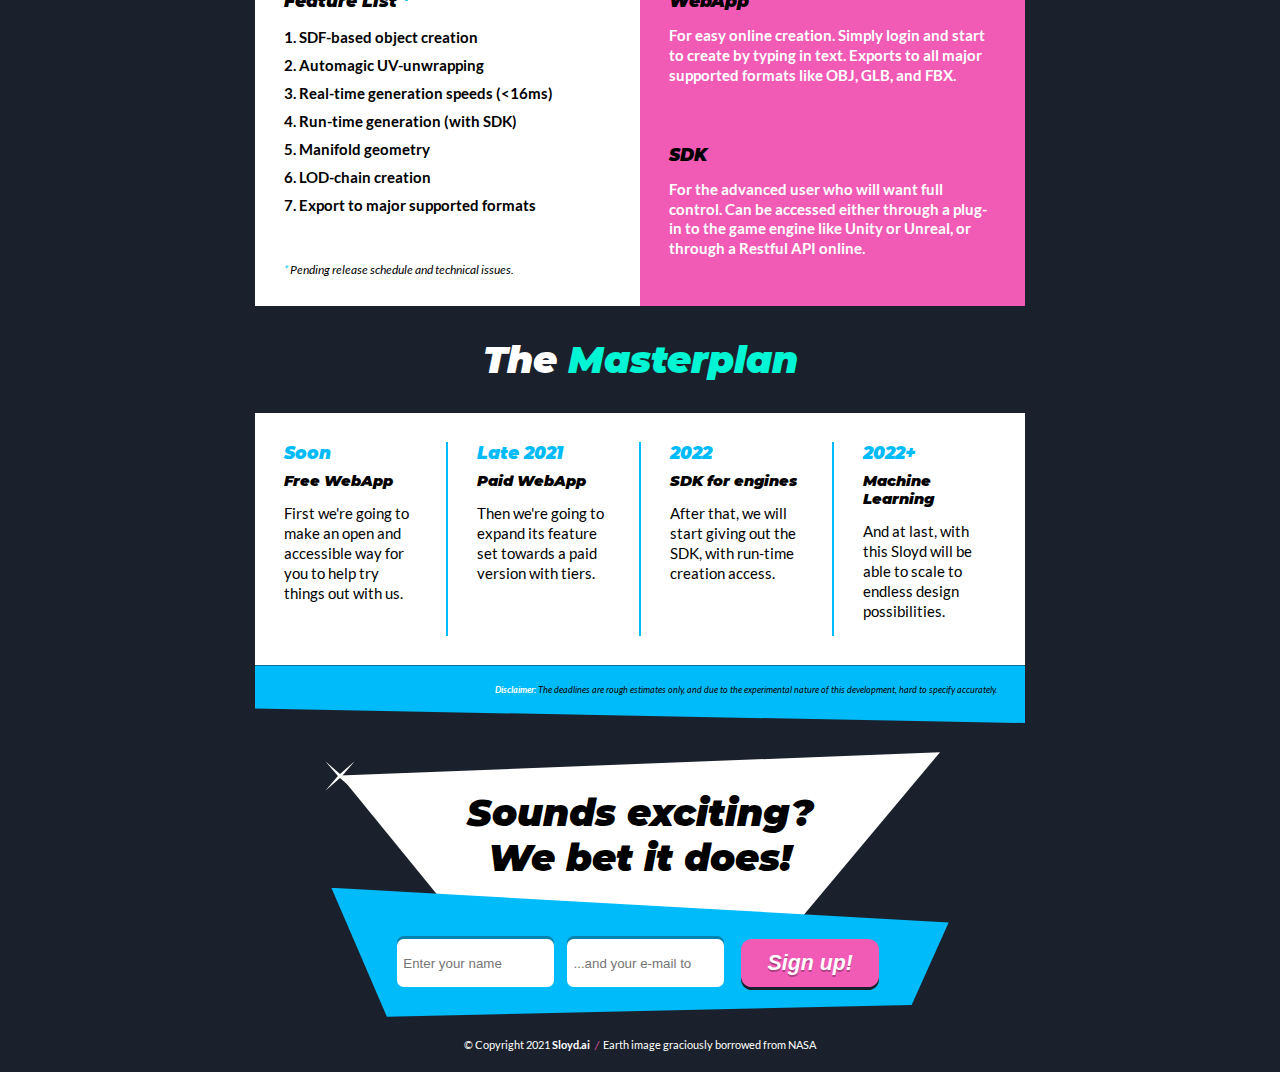
==== commit 353e3cd6: "Add favicon" ====
--- a/index.html
+++ b/index.html
@@ -11,6 +11,7 @@
 		<link rel="stylesheet" href="fonts/Montserrat.css" />
 		<link rel="stylesheet" href="fonts/Lato.css" />
 		<link rel="stylesheet" href="style.css" />
+		<link rel="shortcut icon" href="assets/logoetransparente.png">
 	</head>
 	<body>
 		<header>
@@ -44,7 +45,7 @@
 					<form action="https://studio.us1.list-manage.com/subscribe/post?u=a2e4554afe9de898facb0e1c1&amp;id=a6f85df3d1" method="post" id="mc-embedded-subscribe-form" name="mc-embedded-subscribe-form" class="validate" target="_blank" novalidate>
 						<div class="form-content">
 							<label class="sr-only" for="mce-MMERGE7">Full Name </label>
-							<input type="text" value="" name="MMERGE7" class="required" id="mce-MMERGE7" placeholder="Enter your name...">
+							<input type="text" value="" name="MMERGE7" class="required" id="mce-MMERGE7" placeholder="Enter your name">
 							<label class="sr-only" for="mce-EMAIL">Email Address </label>
 							<input type="email" value="" name="EMAIL" class="required email" id="mce-EMAIL" placeholder="...and your e-mail to">
 							<div style="position: absolute; left: -5000px;" aria-hidden="true"><input type="text" name="b_a2e4554afe9de898facb0e1c1_a6f85df3d1" tabindex="-1" value=""></div>
@@ -162,7 +163,7 @@
 					<form action="https://studio.us1.list-manage.com/subscribe/post?u=a2e4554afe9de898facb0e1c1&amp;id=a6f85df3d1" method="post" id="mc-embedded-subscribe-form" name="mc-embedded-subscribe-form" class="validate" target="_blank" novalidate>
 						<div class="form-content">
 							<label class="sr-only" for="mce-MMERGE7">Full Name </label>
-							<input type="text" value="" name="MMERGE7" class="required" id="mce-MMERGE7" placeholder="Enter your name...">
+							<input type="text" value="" name="MMERGE7" class="required" id="mce-MMERGE7" placeholder="Enter your name">
 							<label class="sr-only" for="mce-EMAIL">Email Address </label>
 							<input type="email" value="" name="EMAIL" class="required email" id="mce-EMAIL" placeholder="...and your e-mail to">
 							<div style="position: absolute; left: -5000px;" aria-hidden="true"><input type="text" name="b_a2e4554afe9de898facb0e1c1_a6f85df3d1" tabindex="-1" value=""></div>
--- a/style.css
+++ b/style.css
@@ -130,15 +130,10 @@
 	font-size: 16pt;
 	font-style: italic;
 	font-weight: bold;
-	padding: 0.5em;
+	padding: 0.5em 1em;
 	position: relative;
 	text-shadow: 0 2px rgba(0, 0, 0, 0.3);
 	top: 0;
-}
-
-input[type=submit]:hover {
-	box-shadow: 0 4px 0 var(--color-grey);
-	top: -1px;
 }
 
 input[type=submit]:active {
@@ -209,6 +204,10 @@
 	margin: 1em 0 4em;
 }
 
+#features .description p:last-child {
+	margin-bottom: 1em;
+}
+
 #features .features {
 	background: white;
 }
@@ -295,14 +294,15 @@
 	width:  40%;
 }
 
-#promo .promo .text:first-child {
+#promo .promo.blue .text {
+	clip-path: polygon(0 0, 100% 0, 100% 100%, 20% 100%);
+	padding-left: calc(2em + 10%);
+}
+
+#promo .promo.green .text,
+#promo .promo.red .text {
 	clip-path: polygon(0 0, 100% 0, 80% 100%, 0 100%);
 	padding-right: calc(2em + 10%);
-}
-
-#promo .promo .text:last-child {
-	clip-path: polygon(0 0, 100% 0, 100% 100%, 20% 100%);
-	padding-left: calc(2em + 10%);
 }
 
 #promo .promo .text p {
@@ -397,8 +397,8 @@
 	height: 40px;
 	position: absolute;
 	right: 50%;
-	margin-right: -164px;
-	top: 29px;
+	margin-right: -165px;
+	top: 25px;
 	width: 40px;
 	z-index: 5;
 }
@@ -407,6 +407,7 @@
 	background: white;
 	color: black;
 	clip-path: polygon(18% 10%, 89% 0, 100% 100%, 0 87%);
+	font-size: 28pt;
 	margin: 0 auto;
 	padding: 0.5em 0 0.7em;
 	position: relative;
@@ -455,14 +456,18 @@
 	background: var(--color-blue);
 	clip-path: polygon(0 0, 100% 27%, 94% 91%, 9% 100%);
 	margin: 0 auto;
-	padding: 3.5em 3em 2em;
+	padding: 3.5em 4em 2em;
 	width: 500px;
 }
 
 .signup-form input {
 	display: block;
-	flex: 1;
+	flex: 3;
 	margin: 0 0.5em;
+}
+
+.signup-form input[type=submit] {
+	flex: 2;
 }
 
 .signup-form .form-content {
@@ -479,6 +484,16 @@
 }
 
 @media (max-width: 640px) {
+	h2,
+	h2.container {
+		font-size: 18pt;
+		padding: 0 1em;
+	}
+
+	header {
+		padding: 0 2em;
+	}
+
 	header h1 {
 		margin: 0;
 	}
@@ -490,4 +505,115 @@
 	header #logo {
 		display: none;
 	}
-}
+
+	section,
+	.container {
+		padding-left: 0;
+		padding-right: 0;
+	}
+
+	#features {
+		display: block;
+	}
+
+	#features .description,
+	#features .features {
+		width: auto;
+	}
+
+	#plan .plan-section {
+		border-bottom: 2px solid var(--color-grey);
+		border-right: 0;
+		padding: 2em;
+		width: auto;
+	}
+
+	#plan .plan-section:last-child {
+		border-bottom: 0;
+	}
+
+	#plan .plan-sections {
+		display: block;
+		padding: 0;
+	}
+
+	#promo .promo {
+		display: block;
+	}
+
+	#promo .promo .image {
+		display: none;
+	}
+
+	#promo .promo .text {
+		margin-top: -2em;
+		width: auto;
+	}
+
+	#promo .promo.blue .text {
+		clip-path: polygon(0 0, 100% 10%, 100% 100%, 0 100%);
+		padding: 3em 2em;
+	}
+
+	#promo .promo.green .text {
+		clip-path: polygon(0 10%, 100% 0, 100% 100%, 0 100%);
+		padding: 3em 2em 2em;
+	}
+
+	#promo .promo.red .text {
+		clip-path: polygon(0 10%, 100% 0, 100% 100%, 0 100%);
+		padding: 3em 2em;
+	}
+
+	#promo .video {
+		display: block;
+		padding: 0;
+	}
+
+	#promo .video .text {
+		margin: 0;
+		padding: 2em;
+	}
+
+	#signup h2 {
+		clip-path: polygon(0 10%, 100% 0, 100% 100%, 0 80%);
+		margin-bottom: -2em;
+		position: relative;
+		width: auto;
+		z-index: 2;
+	}
+
+	#signup::after {
+		display: none;
+	}
+
+	#splash {
+		padding-bottom: 0;
+	}
+
+	#splash .description {
+		clip-path: none;
+		margin-top: -1em;
+		padding: 2em 0 1em;
+		width: auto;
+	}
+
+	.signup-form {
+		clip-path: polygon(0 0, 100% 16%, 100% 95%, 0 100%);
+		padding: 3.5em 0 0.5em;
+		width: 100%;
+	}
+
+	.signup-form input {
+		margin: 1em auto;
+	}
+
+	.signup-form input[type=email],
+	.signup-form input[type=text] {
+		width: 80%;
+	}
+
+	.signup-form .form-content {
+		display: block;
+	}
+}
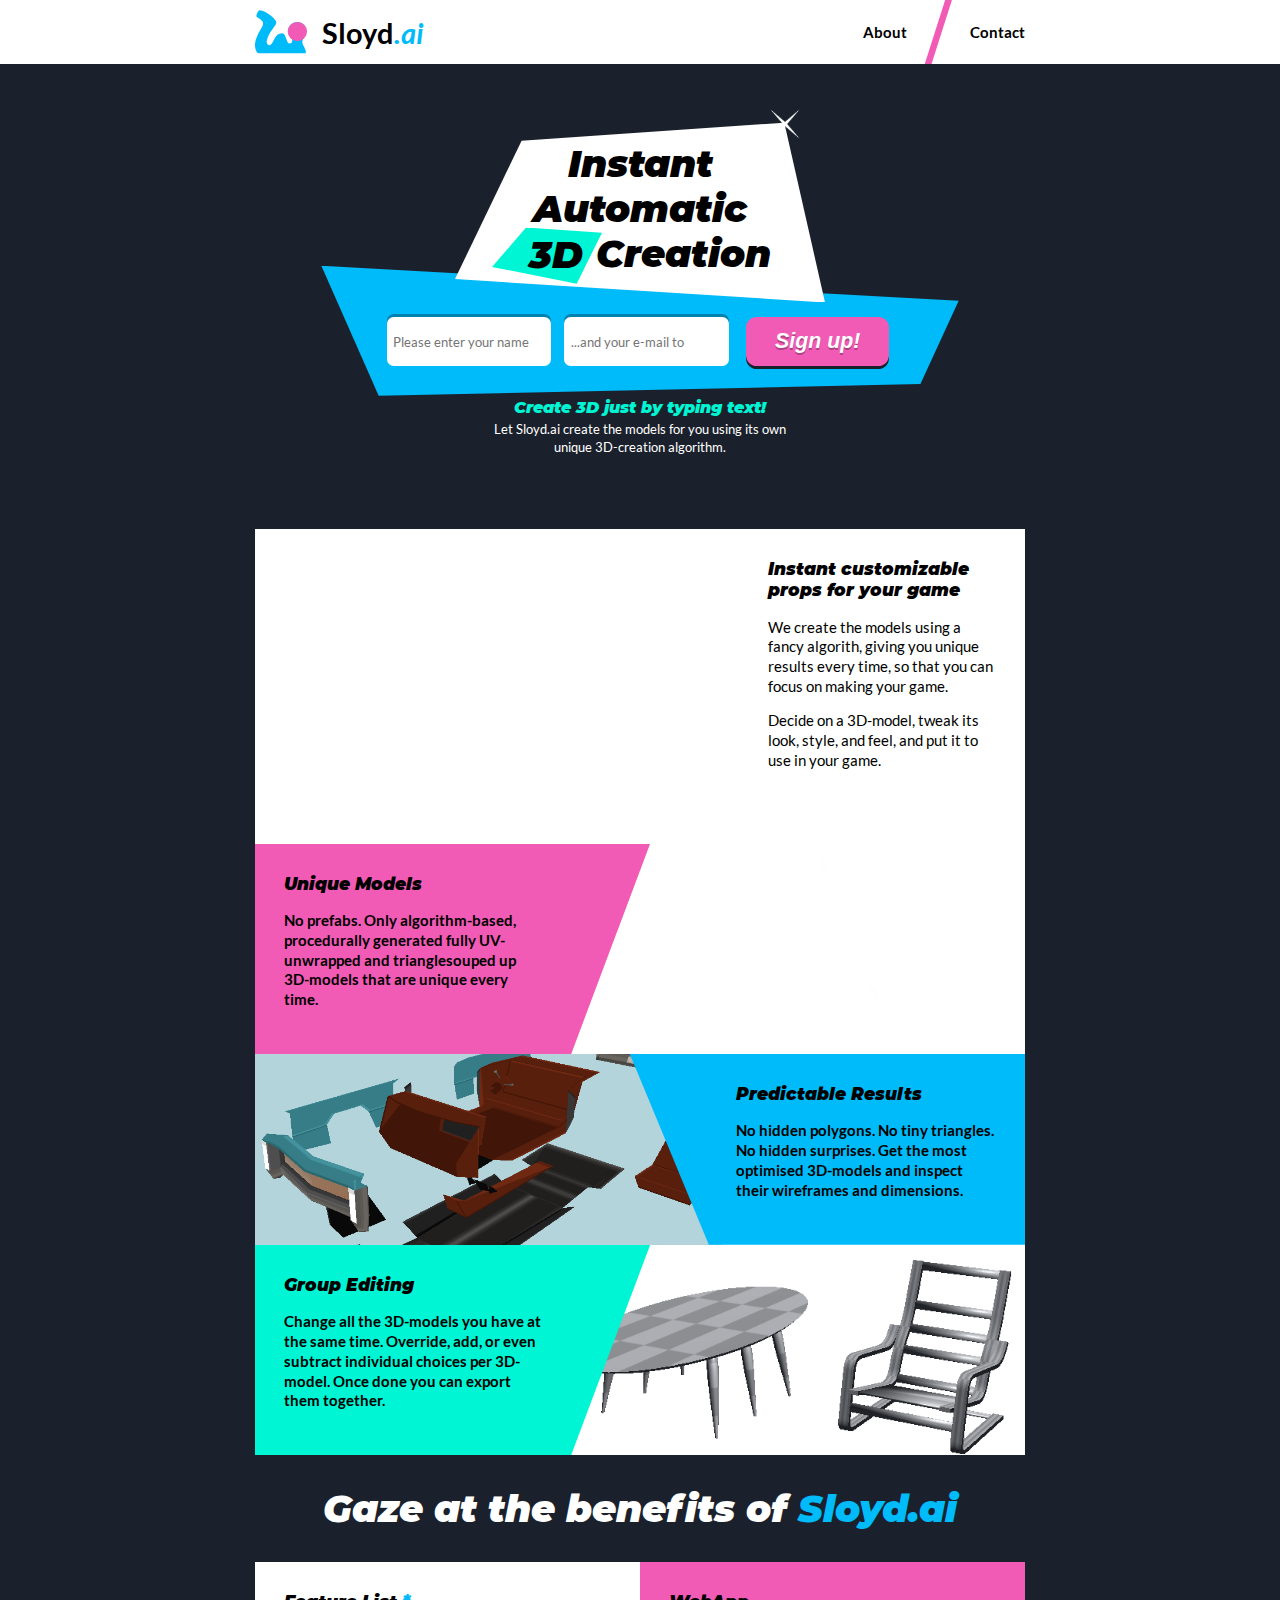
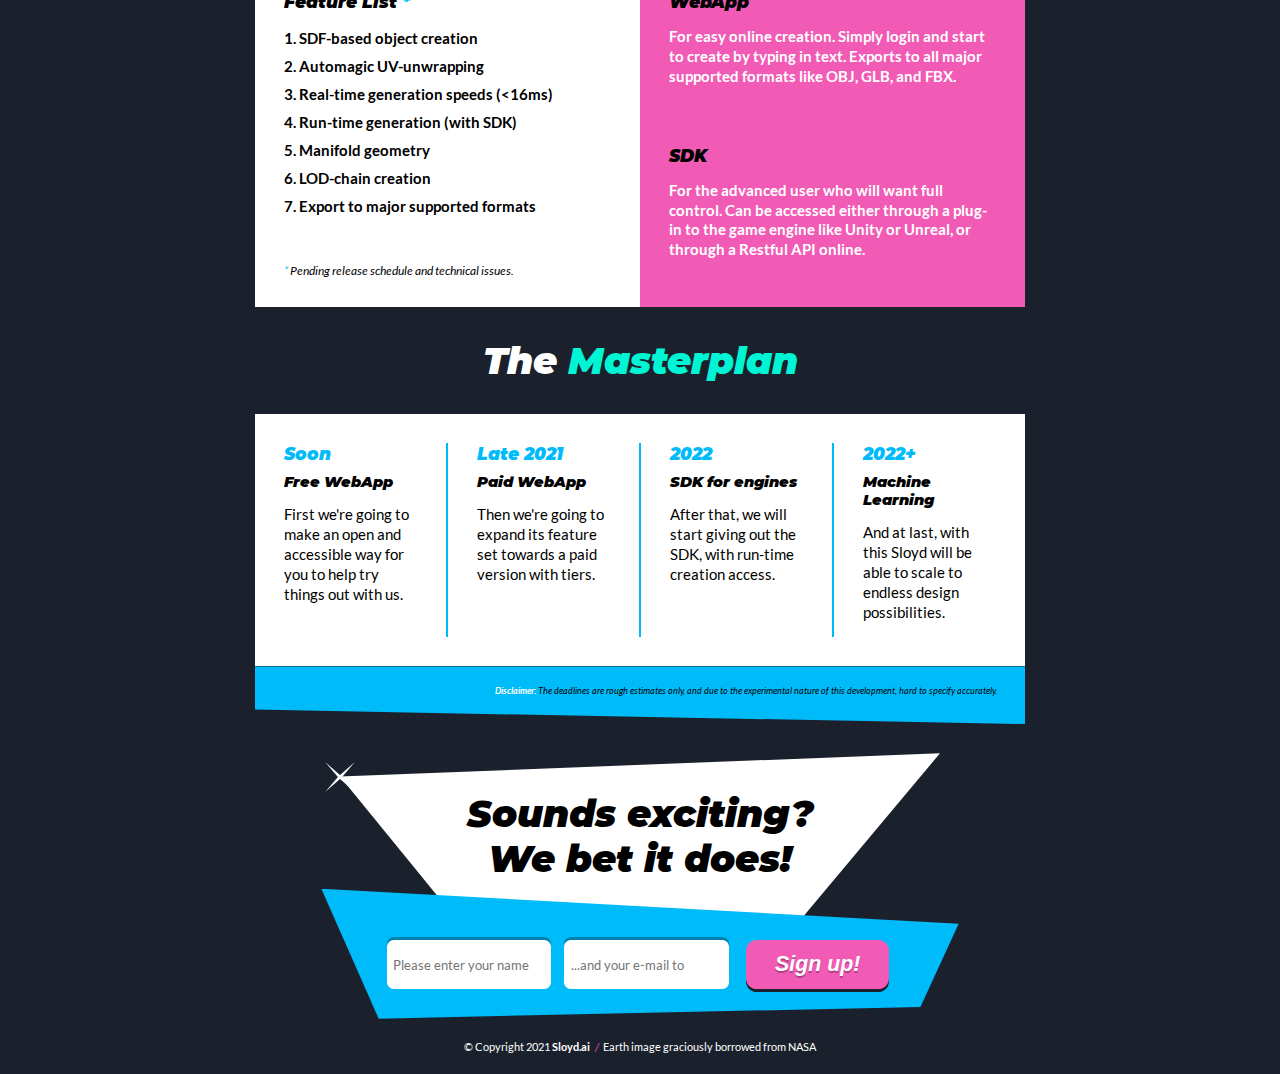
==== commit e9f70b46: "Apply mobile styling to about page" ====
--- a/index.html
+++ b/index.html
@@ -30,14 +30,14 @@
 					<h1>Sloyd<em>.ai</em></h1>
 				</a>
 				<nav>
-					<a href="/about">About</a>
+					<a href="./about">About</a>
 					<span></span>
-					<a href="/contact">Contact</a>
+					<a href="./about#contact">Contact</a>
 				</nav>
 			</div>
 		</header>
 
-		<main>
+		<main id="index">
 			<section id="splash">
 				<h2>Instant<br>Automatic<br><em>3D</em> Creation</h2>
 				<div class="signup-form">
@@ -45,7 +45,7 @@
 					<form action="https://studio.us1.list-manage.com/subscribe/post?u=a2e4554afe9de898facb0e1c1&amp;id=a6f85df3d1" method="post" id="mc-embedded-subscribe-form" name="mc-embedded-subscribe-form" class="validate" target="_blank" novalidate>
 						<div class="form-content">
 							<label class="sr-only" for="mce-MMERGE7">Full Name </label>
-							<input type="text" value="" name="MMERGE7" class="required" id="mce-MMERGE7" placeholder="Enter your name">
+							<input type="text" value="" name="MMERGE7" class="required" id="mce-MMERGE7" placeholder="Please enter your name">
 							<label class="sr-only" for="mce-EMAIL">Email Address </label>
 							<input type="email" value="" name="EMAIL" class="required email" id="mce-EMAIL" placeholder="...and your e-mail to">
 							<div style="position: absolute; left: -5000px;" aria-hidden="true"><input type="text" name="b_a2e4554afe9de898facb0e1c1_a6f85df3d1" tabindex="-1" value=""></div>
@@ -163,7 +163,7 @@
 					<form action="https://studio.us1.list-manage.com/subscribe/post?u=a2e4554afe9de898facb0e1c1&amp;id=a6f85df3d1" method="post" id="mc-embedded-subscribe-form" name="mc-embedded-subscribe-form" class="validate" target="_blank" novalidate>
 						<div class="form-content">
 							<label class="sr-only" for="mce-MMERGE7">Full Name </label>
-							<input type="text" value="" name="MMERGE7" class="required" id="mce-MMERGE7" placeholder="Enter your name">
+							<input type="text" value="" name="MMERGE7" class="required" id="mce-MMERGE7" placeholder="Please enter your name">
 							<label class="sr-only" for="mce-EMAIL">Email Address </label>
 							<input type="email" value="" name="EMAIL" class="required email" id="mce-EMAIL" placeholder="...and your e-mail to">
 							<div style="position: absolute; left: -5000px;" aria-hidden="true"><input type="text" name="b_a2e4554afe9de898facb0e1c1_a6f85df3d1" tabindex="-1" value=""></div>
--- a/style.css
+++ b/style.css
@@ -111,17 +111,20 @@
 }
 
 input[type=email],
-input[type=text] {
+input[type=text],
+textarea {
 	background: white;
 	border: 0;
 	border-radius: 0.5em;
 	box-shadow: 0 -3px 0 rgba(0, 0, 0, 0.3);
+	font-family: "Lato", sans-serif;
 	font-size: 10pt;
 	min-width: 3em;
 	padding: 1.25em 0.5em;
 }
 
 input[type=submit] {
+	-webkit-appearance: none;
 	background: var(--color-magenta);
 	border: 0;
 	border-radius: 0.5em;
@@ -141,7 +144,11 @@
 	top: 2px;
 }
 
-main {
+img {
+	max-width: 100%;
+}
+
+main#index {
 	background: url("./assets/earthglobe.png") center top no-repeat;
 	background-size: 700px;
 	margin-top: 1em;
@@ -169,6 +176,71 @@
 	max-width: 770px;
 	padding-left: 1em;
 	padding-right: 1em;
+}
+
+#about {
+	display: flex;
+	justify-content: space-between;
+	padding: 2em 0;
+}
+
+#about h2 {
+	margin: 0;
+	text-align: left;
+	width: 40%;
+}
+
+#about .description {
+	color: white;
+	line-height: 1.5em;
+	margin: 0;
+	width: 50%;
+}
+
+#contact-form {
+	background: var(--color-cyan);
+	box-sizing: border-box;
+	display: flex;
+	padding: 2em;
+}
+
+#contact-form input,
+#contact-form textarea {
+	box-sizing: border-box;
+	display: block;
+	margin: 0 0 1em;
+}
+
+#contact-form input[type=text] {
+	width: 60%;
+}
+
+#contact-form input[type=email],
+#contact-form input[type=submit] {
+	width: 36%;
+}
+
+#contact-form textarea {
+	height: 6em;
+	width: 60%;
+}
+
+#contact-form form {
+	align-items: flex-start;
+	display: flex;
+	flex: 4;
+	flex-wrap: wrap;
+	justify-content: space-between;
+}
+
+#contact-form .instructions {
+	flex: 1;
+	font-size: 9pt;
+	margin-right: 3em;
+}
+
+#contact-form .instructions p:first-child {
+	margin-top: 0;
 }
 
 #features {
@@ -452,12 +524,61 @@
 	margin: 0.25em;
 }
 
+#team {
+	display: flex;
+	font-size: 9pt;
+}
+
+#team h3 {
+	font-size: 13pt;
+}
+
+#team h4 {
+	font-size: 10pt;
+}
+
+#team .description,
+#team .profile {
+	box-sizing: border-box;
+	width: 25%;
+}
+
+#team .description {
+	background: var(--color-blue);
+	padding: 2em;
+}
+
+#team .description h3 {
+	margin-bottom: 2em;
+}
+
+#team .profile {
+	background: white;
+	border-right: 1px solid rgba(0, 0, 0, 0.1);
+}
+
+#team .profile h3 {
+	width: 50%;
+}
+
+#team .profile img {
+	display: block;
+}
+
+#team .profile:last-child {
+	border-right: 0;
+}
+
+#team .profile-content {
+	padding: 2em;
+}
+
 .signup-form {
 	background: var(--color-blue);
 	clip-path: polygon(0 0, 100% 27%, 94% 91%, 9% 100%);
 	margin: 0 auto;
 	padding: 3.5em 4em 2em;
-	width: 500px;
+	width: 520px;
 }
 
 .signup-form input {
@@ -512,6 +633,42 @@
 		padding-right: 0;
 	}
 
+	#about {
+		display: block;
+		padding: 0;
+	}
+
+	#about h2 {
+		width: auto;
+		margin: 1.25em 1.25em 0;
+		padding: 0;
+	}
+
+	#about .description {
+		margin: 1em 2em 3em;
+		width: auto;
+	}
+
+	#contact-form,
+	#contact-form form {
+		display: block;
+	}
+
+	#contact-form input[type=email],
+	#contact-form input[type=text],
+	#contact-form textarea {
+		width: 100%;
+	}
+
+	#contact-form input[type=submit] {
+		margin: 0 auto;
+		width: auto;
+	}
+
+	#contact-form .instructions {
+		margin: 0 0 3em;
+	}
+
 	#features {
 		display: block;
 	}
@@ -598,6 +755,21 @@
 		width: auto;
 	}
 
+	#team {
+		display: block;
+		font-size: 11pt;
+	}
+
+	#team .description,
+	#team .profile {
+		border-right: 0;
+		width: auto;
+	}
+
+	#team .profile h3 {
+		width: auto;
+	}
+
 	.signup-form {
 		clip-path: polygon(0 0, 100% 16%, 100% 95%, 0 100%);
 		padding: 3.5em 0 0.5em;
